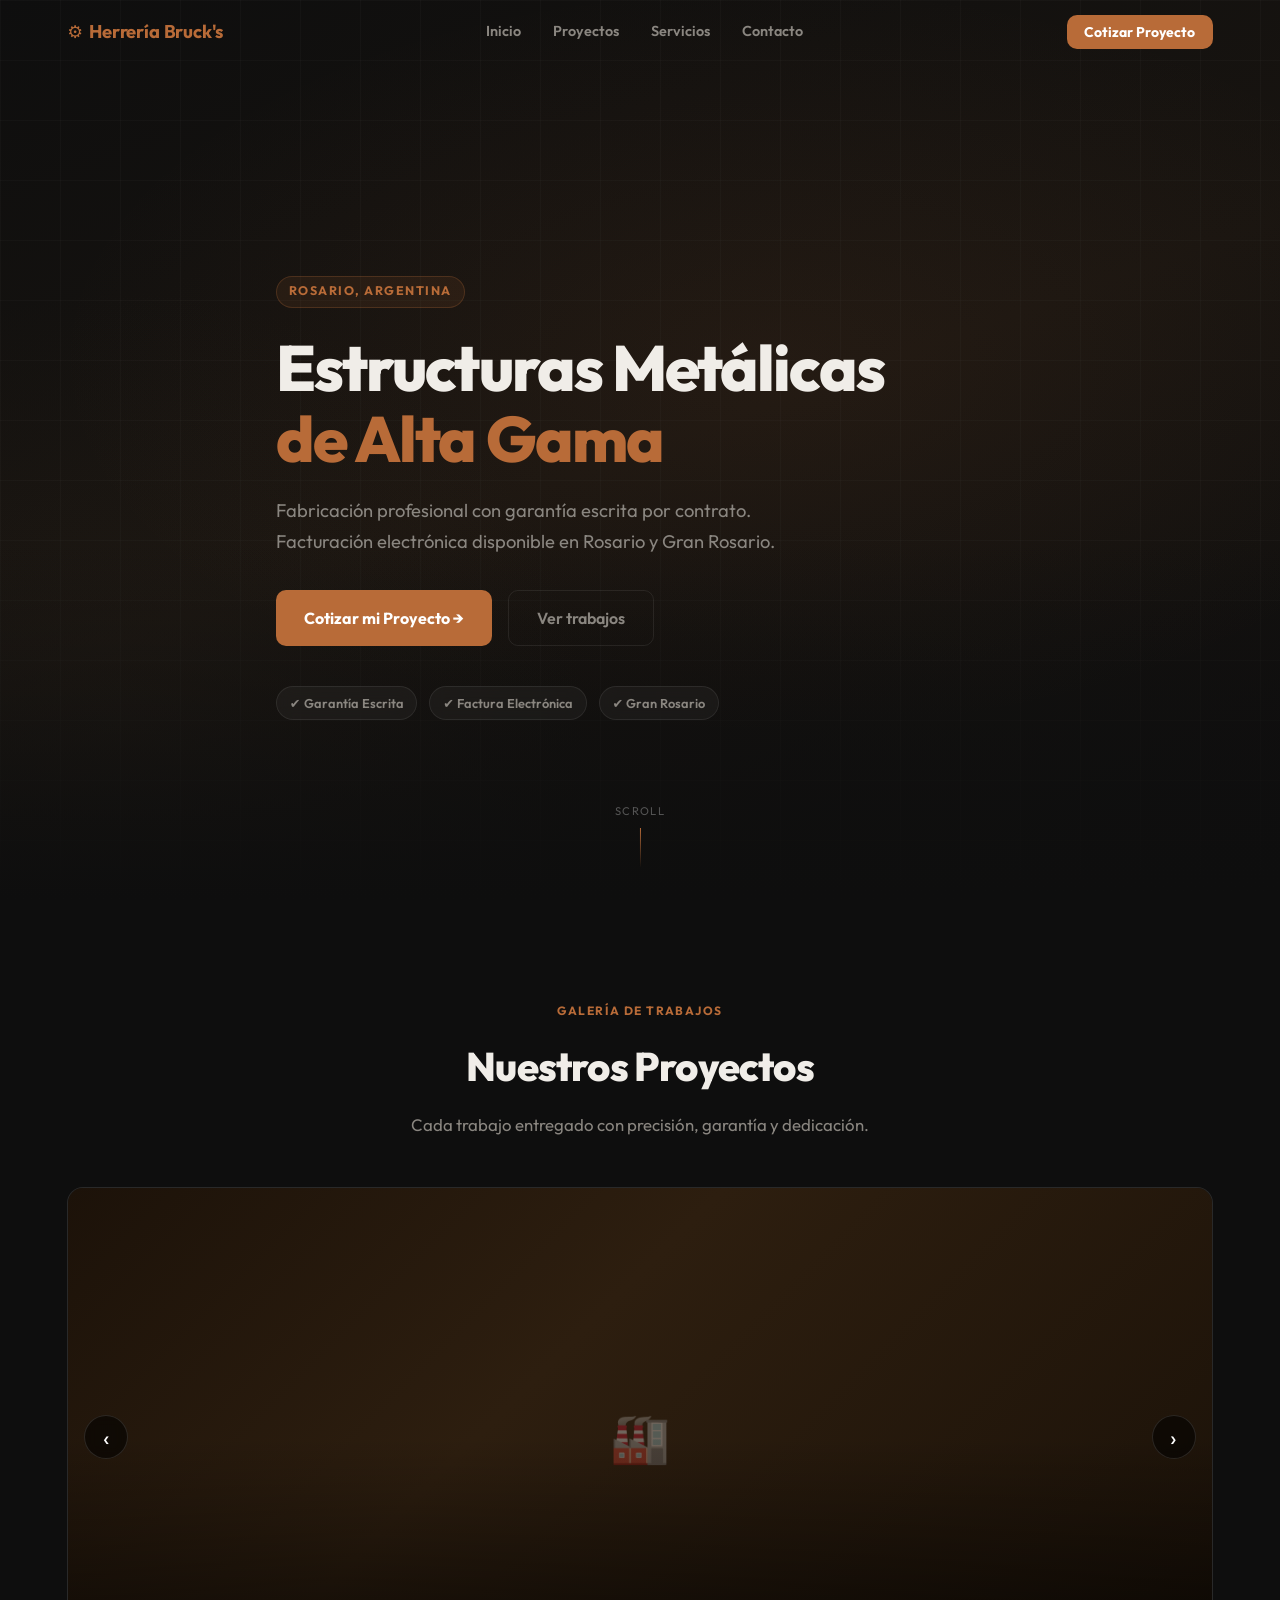
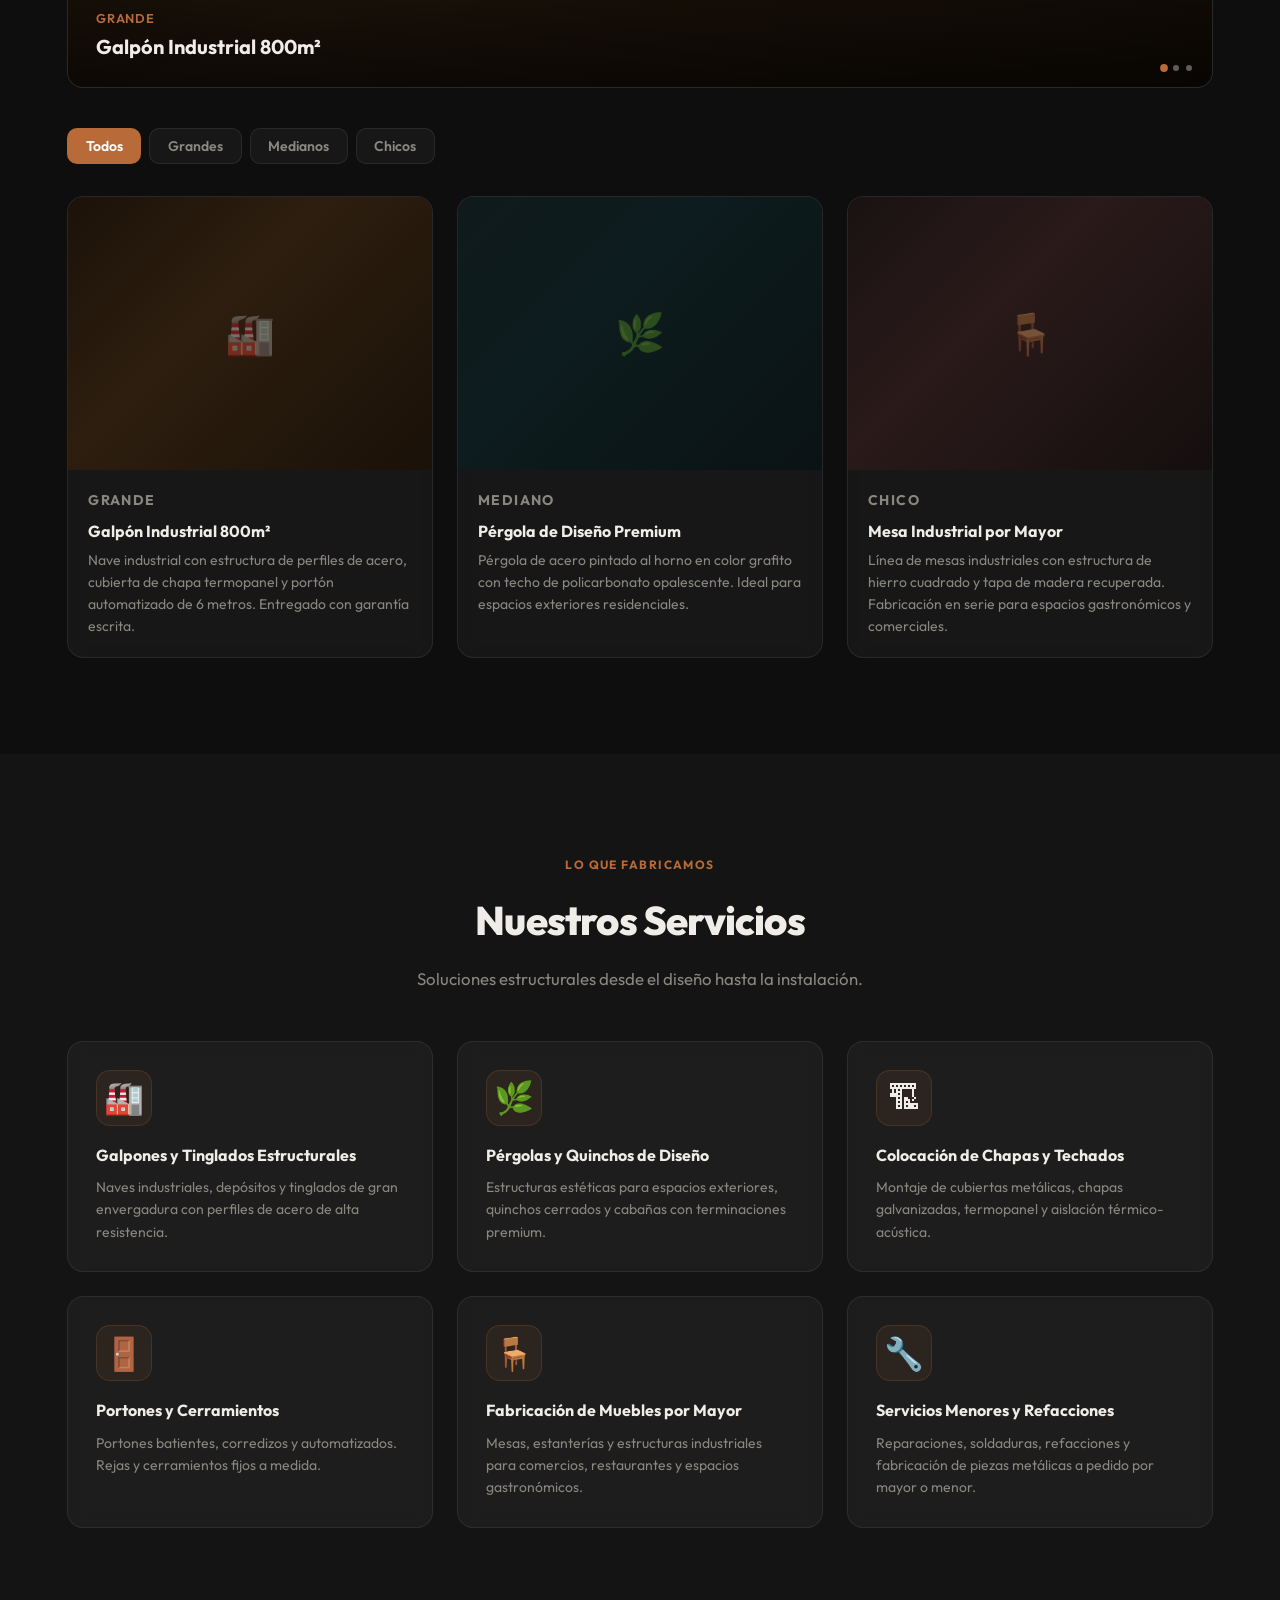
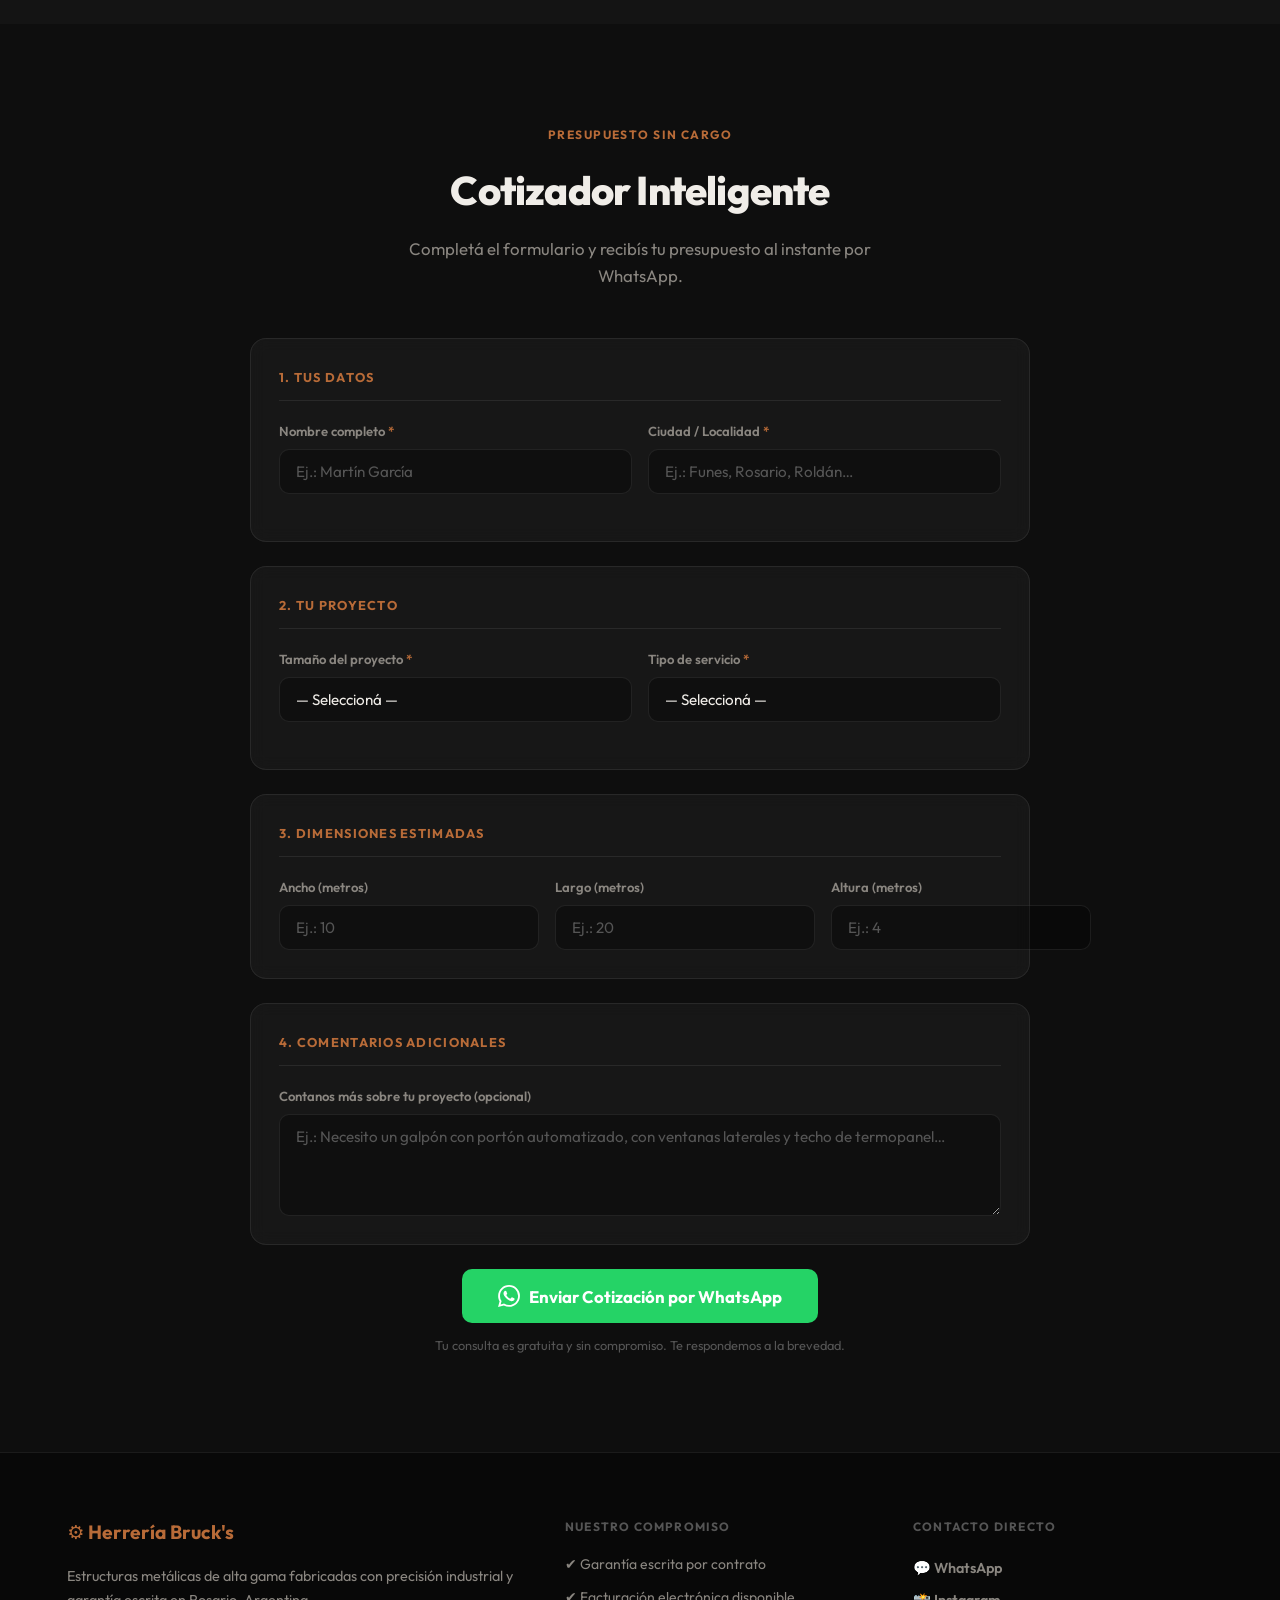
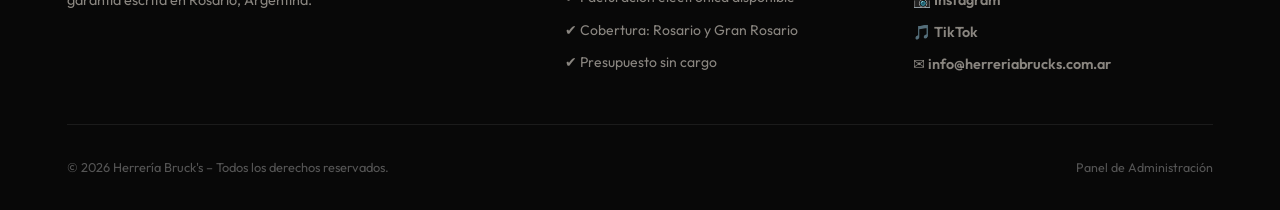
==== index.html @ f9e214e0 "Rename index.html.html to index.html" ====
<!DOCTYPE html>
<html lang="es">
<head>
  <meta charset="UTF-8" />
  <meta name="viewport" content="width=device-width, initial-scale=1.0" />
  <title>Herrería Bruck's – Estructuras Metálicas de Alta Gama | Rosario</title>
  <meta name="description" content="Herrería Bruck's: fabricación profesional de estructuras metálicas, galpones, pérgolas, portones y más en Rosario, Argentina. Garantía escrita y facturación electrónica disponible." />
  <meta name="keywords" content="herrería Rosario, galpones, estructuras metálicas, pérgolas, portones, tinglados, herrería industrial" />

  <!-- Fuente Outfit -->
  <link rel="preconnect" href="https://fonts.googleapis.com" />
  <link rel="preconnect" href="https://fonts.gstatic.com" crossorigin />
  <link href="https://fonts.googleapis.com/css2?family=Outfit:wght@300;400;500;600;700;800&display=swap" rel="stylesheet" />

  <link rel="stylesheet" href="style.css" />
</head>
<body>

  <!-- ================================================================
       NAVBAR
       ================================================================ -->
  <header class="navbar" id="navbar">
    <div class="nav-inner">
      <a href="#inicio" class="nav-logo">
        <span class="logo-icon">⚙</span>
        Herrería Bruck's
      </a>
      <nav class="nav-links" id="nav-links">
        <a href="#inicio" class="nav-link">Inicio</a>
        <a href="#proyectos" class="nav-link">Proyectos</a>
        <a href="#servicios" class="nav-link">Servicios</a>
        <a href="#cotizador" class="nav-link">Contacto</a>
      </nav>
      <button class="nav-cta" onclick="document.getElementById('cotizador').scrollIntoView({behavior:'smooth'})">
        Cotizar Proyecto
      </button>
      <button class="hamburger" id="hamburger" aria-label="Menú">
        <span></span><span></span><span></span>
      </button>
    </div>
  </header>

  <!-- ================================================================
       HERO
       ================================================================ -->
  <section class="hero" id="inicio">
    <div class="hero-bg"></div>
    <div class="hero-overlay"></div>
    <div class="hero-content container">
      <span class="hero-tag">Rosario, Argentina</span>
      <h1 class="hero-title">
        Estructuras Metálicas<br/>
        <em>de Alta Gama</em>
      </h1>
      <p class="hero-sub">
        Fabricación profesional con garantía escrita por contrato.<br/>
        Facturación electrónica disponible en Rosario y Gran Rosario.
      </p>
      <div class="hero-actions">
        <a href="#cotizador" class="btn-primary">Cotizar mi Proyecto →</a>
        <a href="#proyectos" class="btn-ghost">Ver trabajos</a>
      </div>
      <div class="hero-badges">
        <span class="badge">✔ Garantía Escrita</span>
        <span class="badge">✔ Factura Electrónica</span>
        <span class="badge">✔ Gran Rosario</span>
      </div>
    </div>
    <div class="hero-scroll-hint">
      <span>Scroll</span>
      <div class="scroll-line"></div>
    </div>
  </section>

  <!-- ================================================================
       PROYECTOS
       ================================================================ -->
  <section class="section" id="proyectos">
    <div class="container">
      <div class="section-header">
        <span class="section-tag">Galería de trabajos</span>
        <h2 class="section-title">Nuestros Proyectos</h2>
        <p class="section-sub">Cada trabajo entregado con precisión, garantía y dedicación.</p>
      </div>

      <!-- Carrusel -->
      <div class="carousel-wrapper" id="carousel-wrapper">
        <div class="carousel-track" id="carousel-track"></div>
        <button class="carousel-btn carousel-prev" id="carousel-prev" aria-label="Anterior">‹</button>
        <button class="carousel-btn carousel-next" id="carousel-next" aria-label="Siguiente">›</button>
        <div class="carousel-dots" id="carousel-dots"></div>
      </div>

      <!-- Pestañas de categoría -->
      <div class="tabs-bar">
        <button class="tab-btn active" data-cat="todos">Todos</button>
        <button class="tab-btn" data-cat="grandes">Grandes</button>
        <button class="tab-btn" data-cat="medianos">Medianos</button>
        <button class="tab-btn" data-cat="chicos">Chicos</button>
      </div>

      <!-- Grilla dinámica -->
      <div class="projects-grid" id="projects-grid"></div>
    </div>
  </section>

  <!-- ================================================================
       SERVICIOS
       ================================================================ -->
  <section class="section section-alt" id="servicios">
    <div class="container">
      <div class="section-header">
        <span class="section-tag">Lo que fabricamos</span>
        <h2 class="section-title">Nuestros Servicios</h2>
        <p class="section-sub">Soluciones estructurales desde el diseño hasta la instalación.</p>
      </div>
      <div class="services-grid">

        <article class="service-card">
          <div class="service-icon">🏭</div>
          <h3>Galpones y Tinglados Estructurales</h3>
          <p>Naves industriales, depósitos y tinglados de gran envergadura con perfiles de acero de alta resistencia.</p>
        </article>

        <article class="service-card">
          <div class="service-icon">🌿</div>
          <h3>Pérgolas y Quinchos de Diseño</h3>
          <p>Estructuras estéticas para espacios exteriores, quinchos cerrados y cabañas con terminaciones premium.</p>
        </article>

        <article class="service-card">
          <div class="service-icon">🏗</div>
          <h3>Colocación de Chapas y Techados</h3>
          <p>Montaje de cubiertas metálicas, chapas galvanizadas, termopanel y aislación térmico-acústica.</p>
        </article>

        <article class="service-card">
          <div class="service-icon">🚪</div>
          <h3>Portones y Cerramientos</h3>
          <p>Portones batientes, corredizos y automatizados. Rejas y cerramientos fijos a medida.</p>
        </article>

        <article class="service-card">
          <div class="service-icon">🪑</div>
          <h3>Fabricación de Muebles por Mayor</h3>
          <p>Mesas, estanterías y estructuras industriales para comercios, restaurantes y espacios gastronómicos.</p>
        </article>

        <article class="service-card">
          <div class="service-icon">🔧</div>
          <h3>Servicios Menores y Refacciones</h3>
          <p>Reparaciones, soldaduras, refacciones y fabricación de piezas metálicas a pedido por mayor o menor.</p>
        </article>

      </div>
    </div>
  </section>

  <!-- ================================================================
       COTIZADOR INTELIGENTE
       ================================================================ -->
  <section class="section" id="cotizador">
    <div class="container">
      <div class="section-header">
        <span class="section-tag">Presupuesto sin cargo</span>
        <h2 class="section-title">Cotizador Inteligente</h2>
        <p class="section-sub">Completá el formulario y recibís tu presupuesto al instante por WhatsApp.</p>
      </div>

      <form class="quote-form" id="quote-form" novalidate>

        <!-- Bloque 1: Datos personales -->
        <div class="form-block">
          <h4 class="form-block-title">1. Tus datos</h4>
          <div class="form-row">
            <div class="field-group">
              <label for="q-nombre">Nombre completo <span class="req">*</span></label>
              <input type="text" id="q-nombre" placeholder="Ej.: Martín García" />
              <span class="field-error" id="err-nombre"></span>
            </div>
            <div class="field-group">
              <label for="q-ciudad">Ciudad / Localidad <span class="req">*</span></label>
              <input type="text" id="q-ciudad" placeholder="Ej.: Funes, Rosario, Roldán…" />
              <span class="field-error" id="err-ciudad"></span>
            </div>
          </div>
        </div>

        <!-- Bloque 2: Proyecto -->
        <div class="form-block">
          <h4 class="form-block-title">2. Tu proyecto</h4>
          <div class="form-row">
            <div class="field-group">
              <label for="q-tamano">Tamaño del proyecto <span class="req">*</span></label>
              <select id="q-tamano">
                <option value="">— Seleccioná —</option>
                <option value="Grande">Grande – Galpones / Tinglados / Naves</option>
                <option value="Mediano">Mediano – Pérgolas / Quinchos / Cabañas</option>
                <option value="Chico">Chico – Muebles / Refacciones / Piezas</option>
              </select>
              <span class="field-error" id="err-tamano"></span>
            </div>
            <div class="field-group">
              <label for="q-servicio">Tipo de servicio <span class="req">*</span></label>
              <select id="q-servicio">
                <option value="">— Seleccioná —</option>
                <option value="Galpones y Tinglados">Galpones y Tinglados</option>
                <option value="Pérgolas y Quinchos">Pérgolas y Quinchos</option>
                <option value="Chapas y Techado">Chapas y Techado</option>
                <option value="Portones y Cerramientos">Portones y Cerramientos</option>
                <option value="Muebles Industriales">Muebles Industriales</option>
                <option value="Refacciones y Reparaciones">Refacciones y Reparaciones</option>
              </select>
              <span class="field-error" id="err-servicio"></span>
            </div>
          </div>
        </div>

        <!-- Bloque 3: Dimensiones -->
        <div class="form-block">
          <h4 class="form-block-title">3. Dimensiones estimadas</h4>
          <div class="form-row form-row-3">
            <div class="field-group">
              <label for="q-ancho">Ancho (metros)</label>
              <input type="number" id="q-ancho" placeholder="Ej.: 10" min="0" step="0.5" />
            </div>
            <div class="field-group">
              <label for="q-largo">Largo (metros)</label>
              <input type="number" id="q-largo" placeholder="Ej.: 20" min="0" step="0.5" />
            </div>
            <div class="field-group">
              <label for="q-alto">Altura (metros)</label>
              <input type="number" id="q-alto" placeholder="Ej.: 4" min="0" step="0.5" />
            </div>
          </div>
        </div>

        <!-- Bloque 4: Detalles -->
        <div class="form-block">
          <h4 class="form-block-title">4. Comentarios adicionales</h4>
          <div class="field-group">
            <label for="q-comentario">Contanos más sobre tu proyecto (opcional)</label>
            <textarea id="q-comentario" rows="4" placeholder="Ej.: Necesito un galpón con portón automatizado, con ventanas laterales y techo de termopanel…"></textarea>
          </div>
        </div>

        <div class="form-submit-wrap">
          <button type="submit" class="btn-whatsapp" id="btn-cotizar">
            <svg width="22" height="22" viewBox="0 0 24 24" fill="currentColor"><path d="M17.472 14.382c-.297-.149-1.758-.867-2.03-.967-.273-.099-.471-.148-.67.15-.197.297-.767.966-.94 1.164-.173.199-.347.223-.644.075-.297-.15-1.255-.463-2.39-1.475-.883-.788-1.48-1.761-1.653-2.059-.173-.297-.018-.458.13-.606.134-.133.298-.347.446-.52.149-.174.198-.298.298-.497.099-.198.05-.371-.025-.52-.075-.149-.669-1.612-.916-2.207-.242-.579-.487-.5-.669-.51-.173-.008-.371-.01-.57-.01-.198 0-.52.074-.792.372-.272.297-1.04 1.016-1.04 2.479 0 1.462 1.065 2.875 1.213 3.074.149.198 2.096 3.2 5.077 4.487.709.306 1.262.489 1.694.625.712.227 1.36.195 1.871.118.571-.085 1.758-.719 2.006-1.413.248-.694.248-1.289.173-1.413-.074-.124-.272-.198-.57-.347m-5.421 7.403h-.004a9.87 9.87 0 01-5.031-1.378l-.361-.214-3.741.982.998-3.648-.235-.374a9.86 9.86 0 01-1.51-5.26c.001-5.45 4.436-9.884 9.888-9.884 2.64 0 5.122 1.03 6.988 2.898a9.825 9.825 0 012.893 6.994c-.003 5.45-4.437 9.884-9.885 9.884m8.413-18.297A11.815 11.815 0 0012.05 0C5.495 0 .16 5.335.157 11.892c0 2.096.547 4.142 1.588 5.945L.057 24l6.305-1.654a11.882 11.882 0 005.683 1.448h.005c6.554 0 11.89-5.335 11.893-11.893a11.821 11.821 0 00-3.48-8.413Z"/></svg>
            Enviar Cotización por WhatsApp
          </button>
          <p class="form-disclaimer">Tu consulta es gratuita y sin compromiso. Te respondemos a la brevedad.</p>
        </div>

      </form>
    </div>
  </section>

  <!-- ================================================================
       FOOTER
       ================================================================ -->
  <footer class="footer" id="contacto">
    <div class="container">
      <div class="footer-top">

        <div class="footer-brand">
          <span class="footer-logo">⚙ Herrería Bruck's</span>
          <p>Estructuras metálicas de alta gama fabricadas con precisión industrial y garantía escrita en Rosario, Argentina.</p>
        </div>

        <div class="footer-trust">
          <h4>Nuestro compromiso</h4>
          <ul>
            <li>✔ Garantía escrita por contrato</li>
            <li>✔ Facturación electrónica disponible</li>
            <li>✔ Cobertura: Rosario y Gran Rosario</li>
            <li>✔ Presupuesto sin cargo</li>
          </ul>
        </div>

        <div class="footer-contact">
          <h4>Contacto directo</h4>
          <a class="footer-link whatsapp-link" id="footer-whatsapp"
             href="https://wa.me/543412297062?text=Hola%20Herre%C3%ADa%20Bruck's%2C%20me%20gustar%C3%ADa%20cotizar%20mi%20proyecto..."
             target="_blank" rel="noopener">
            💬 WhatsApp
          </a>
          <a class="footer-link" id="footer-instagram"
             href="https://instagram.com/herreriabrucks" target="_blank" rel="noopener">
            📸 Instagram
          </a>
          <a class="footer-link" id="footer-tiktok"
             href="https://tiktok.com/@herreriabrucks" target="_blank" rel="noopener">
            🎵 TikTok
          </a>
          <a class="footer-link" id="footer-email"
             href="mailto:info@herreriabrucks.com.ar">
            ✉ info@herreriabrucks.com.ar
          </a>
        </div>

      </div>
      <div class="footer-bottom">
        <p>© 2026 Herrería Bruck's – Todos los derechos reservados.</p>
        <a href="admin.html" target="_blank" class="admin-link">Panel de Administración</a>
      </div>
    </div>
  </footer>

  <script src="script.js"></script>
</body>
</html>
---- style.css ----
/* =================================================================
   HERRERÍA BRUCK'S – Sistema de diseño premium
   Paleta: Negro profundo / Gris metálico / Acento cobre-óxido
   Tipografía: Outfit (Google Fonts)
   Bordes redondeados: 16px (Apple style)
   ================================================================= */

/* -----------------------------------------------------------------
   1. TOKENS DE DISEÑO
   ----------------------------------------------------------------- */
:root {
  /* Colores base */
  --bg:            #0e0e0e;
  --bg-2:          #141414;
  --surface:       rgba(255,255,255,.04);
  --surface-hover: rgba(255,255,255,.07);
  --border:        rgba(255,255,255,.08);
  --border-hover:  rgba(184,107,56,.5);

  /* Acento cobre / óxido metálico */
  --accent:        #b86b38;
  --accent-light:  #d4844a;
  --accent-dark:   #8a4e28;
  --accent-glow:   rgba(184,107,56,.3);

  /* Texto */
  --text:          #f0ede8;
  --text-muted:    #8a8680;
  --text-dim:      #555;

  /* Estados */
  --success:       #2ecc71;
  --danger:        #e74c3c;

  /* Espaciado */
  --gap:     1.5rem;
  --gap-lg:  3rem;

  /* Radios */
  --radius:    16px;
  --radius-sm: 10px;
  --radius-xs: 6px;

  /* Tipografía */
  --font: 'Outfit', system-ui, sans-serif;

  /* Transiciones */
  --t: .25s cubic-bezier(.4,0,.2,1);
}

/* -----------------------------------------------------------------
   2. RESET & BASE
   ----------------------------------------------------------------- */
*, *::before, *::after { box-sizing: border-box; margin: 0; padding: 0; }

html {
  scroll-behavior: smooth;
  font-size: 16px;
  -webkit-text-size-adjust: 100%;
}

body {
  font-family: var(--font);
  background: var(--bg);
  color: var(--text);
  line-height: 1.65;
  -webkit-font-smoothing: antialiased;
  overflow-x: hidden;
}

a  { color: inherit; text-decoration: none; }
img { display: block; max-width: 100%; }
button { cursor: pointer; font-family: var(--font); }

/* -----------------------------------------------------------------
   3. CONTENEDOR
   ----------------------------------------------------------------- */
.container {
  width: min(92%, 1200px);
  margin-inline: auto;
  padding-inline: 1rem;
}

/* -----------------------------------------------------------------
   4. NAVBAR
   ----------------------------------------------------------------- */
.navbar {
  position: fixed;
  inset: 0 0 auto 0;
  z-index: 900;
  transition: background var(--t), box-shadow var(--t);
}

.navbar.scrolled {
  background: rgba(14,14,14,.88);
  backdrop-filter: blur(18px) saturate(160%);
  -webkit-backdrop-filter: blur(18px) saturate(160%);
  box-shadow: 0 1px 0 var(--border);
}

.nav-inner {
  display: flex;
  align-items: center;
  justify-content: space-between;
  gap: 1rem;
  height: 64px;
  width: min(92%, 1200px);
  margin-inline: auto;
  padding-inline: 1rem;
}

.nav-logo {
  font-size: 1.15rem;
  font-weight: 700;
  color: var(--accent);
  display: flex;
  align-items: center;
  gap: .4rem;
  white-space: nowrap;
  letter-spacing: -.01em;
}
.logo-icon { font-size: 1.1rem; }

.nav-links {
  display: flex;
  gap: 2rem;
  list-style: none;
}

.nav-link {
  font-size: .9rem;
  font-weight: 600;
  color: var(--text-muted);
  transition: color var(--t);
  position: relative;
}
.nav-link::after {
  content: '';
  position: absolute;
  bottom: -4px; left: 0;
  width: 0; height: 2px;
  background: var(--accent);
  border-radius: 2px;
  transition: width var(--t);
}
.nav-link:hover { color: var(--text); }
.nav-link:hover::after { width: 100%; }

.nav-cta {
  background: var(--accent);
  color: #fff;
  border: none;
  padding: .5rem 1.1rem;
  border-radius: var(--radius-sm);
  font-size: .875rem;
  font-weight: 700;
  transition: background var(--t), transform var(--t), box-shadow var(--t);
  white-space: nowrap;
}
.nav-cta:hover {
  background: var(--accent-light);
  transform: translateY(-1px);
  box-shadow: 0 4px 14px var(--accent-glow);
}

/* Hamburguesa */
.hamburger {
  display: none;
  flex-direction: column;
  gap: 5px;
  width: 28px;
  background: transparent;
  border: none;
  padding: 4px;
}
.hamburger span {
  display: block;
  height: 2px;
  background: var(--text);
  border-radius: 2px;
  transition: transform var(--t), opacity var(--t);
}
.hamburger.open span:nth-child(1) { transform: translateY(7px) rotate(45deg); }
.hamburger.open span:nth-child(2) { opacity: 0; }
.hamburger.open span:nth-child(3) { transform: translateY(-7px) rotate(-45deg); }

/* -----------------------------------------------------------------
   5. HERO
   ----------------------------------------------------------------- */
.hero {
  position: relative;
  min-height: 100svh;
  display: flex;
  align-items: center;
  overflow: hidden;
  padding-top: 64px;
}

.hero-bg {
  position: absolute;
  inset: 0;
  background:
    radial-gradient(ellipse 80% 60% at 60% 40%, rgba(184,107,56,.08) 0%, transparent 70%),
    radial-gradient(ellipse 60% 80% at 10% 80%, rgba(80,60,40,.12) 0%, transparent 60%),
    linear-gradient(160deg, #0e0e0e 0%, #181410 50%, #0e0e0e 100%);
}

/* Patrón de cuadrícula sutil */
.hero-bg::after {
  content: '';
  position: absolute;
  inset: 0;
  background-image:
    linear-gradient(rgba(255,255,255,.018) 1px, transparent 1px),
    linear-gradient(90deg, rgba(255,255,255,.018) 1px, transparent 1px);
  background-size: 60px 60px;
}

.hero-overlay {
  position: absolute;
  inset: 0;
  background: linear-gradient(to bottom, transparent 60%, var(--bg) 100%);
}

.hero-content {
  position: relative;
  z-index: 2;
  max-width: 760px;
  padding-block: 6rem 4rem;
}

.hero-tag {
  display: inline-block;
  font-size: .78rem;
  font-weight: 700;
  letter-spacing: .12em;
  text-transform: uppercase;
  color: var(--accent);
  background: rgba(184,107,56,.1);
  border: 1px solid rgba(184,107,56,.25);
  padding: .3rem .75rem;
  border-radius: 99px;
  margin-bottom: 1.5rem;
}

.hero-title {
  font-size: clamp(2.4rem, 6vw, 4rem);
  font-weight: 800;
  line-height: 1.12;
  letter-spacing: -.03em;
  margin-bottom: 1.25rem;
}
.hero-title em {
  font-style: normal;
  color: var(--accent);
}

.hero-sub {
  font-size: clamp(1rem, 2.5vw, 1.15rem);
  color: var(--text-muted);
  max-width: 560px;
  margin-bottom: 2rem;
  line-height: 1.7;
}

.hero-actions {
  display: flex;
  flex-wrap: wrap;
  gap: 1rem;
  margin-bottom: 2.5rem;
}

/* Botones principales */
.btn-primary {
  display: inline-flex;
  align-items: center;
  gap: .5rem;
  background: var(--accent);
  color: #fff;
  font-family: var(--font);
  font-size: 1rem;
  font-weight: 700;
  padding: .875rem 1.75rem;
  border-radius: var(--radius-sm);
  border: none;
  cursor: pointer;
  transition: background var(--t), transform var(--t), box-shadow var(--t);
  text-decoration: none;
}
.btn-primary:hover {
  background: var(--accent-light);
  transform: translateY(-2px);
  box-shadow: 0 8px 24px var(--accent-glow);
}
.btn-primary:active { transform: translateY(0); }

.btn-ghost {
  display: inline-flex;
  align-items: center;
  gap: .5rem;
  background: transparent;
  color: var(--text-muted);
  font-size: 1rem;
  font-weight: 600;
  padding: .875rem 1.75rem;
  border-radius: var(--radius-sm);
  border: 1px solid var(--border);
  cursor: pointer;
  transition: color var(--t), border-color var(--t), background var(--t);
  text-decoration: none;
}
.btn-ghost:hover {
  color: var(--text);
  border-color: var(--accent);
  background: rgba(184,107,56,.06);
}

/* Badges hero */
.hero-badges {
  display: flex;
  flex-wrap: wrap;
  gap: .75rem;
}
.badge {
  font-size: .8rem;
  font-weight: 600;
  color: var(--text-muted);
  background: var(--surface);
  border: 1px solid var(--border);
  padding: .35rem .8rem;
  border-radius: 99px;
  backdrop-filter: blur(8px);
}

/* Indicador de scroll */
.hero-scroll-hint {
  position: absolute;
  bottom: 2rem;
  left: 50%;
  transform: translateX(-50%);
  display: flex;
  flex-direction: column;
  align-items: center;
  gap: .5rem;
  z-index: 2;
}
.hero-scroll-hint span {
  font-size: .7rem;
  letter-spacing: .12em;
  text-transform: uppercase;
  color: var(--text-dim);
}
.scroll-line {
  width: 1px;
  height: 40px;
  background: linear-gradient(to bottom, var(--accent), transparent);
  animation: scrollPulse 1.8s ease-in-out infinite;
}
@keyframes scrollPulse {
  0%, 100% { opacity: 1; transform: scaleY(1); }
  50% { opacity: .3; transform: scaleY(.6); }
}

/* -----------------------------------------------------------------
   6. SECCIONES GENÉRICAS
   ----------------------------------------------------------------- */
.section { padding: 6rem 0; }
.section-alt { background: var(--bg-2); }

.section-header { text-align: center; margin-bottom: 3rem; }

.section-tag {
  display: inline-block;
  font-size: .75rem;
  font-weight: 700;
  letter-spacing: .12em;
  text-transform: uppercase;
  color: var(--accent);
  margin-bottom: .75rem;
}

.section-title {
  font-size: clamp(1.75rem, 4vw, 2.5rem);
  font-weight: 800;
  letter-spacing: -.02em;
  margin-bottom: .75rem;
}

.section-sub {
  color: var(--text-muted);
  font-size: 1.05rem;
  max-width: 500px;
  margin-inline: auto;
}

/* -----------------------------------------------------------------
   7. CARRUSEL
   ----------------------------------------------------------------- */
.carousel-wrapper {
  position: relative;
  overflow: hidden;
  border-radius: var(--radius);
  margin-bottom: 2.5rem;
  background: var(--surface);
  border: 1px solid var(--border);
  /* Altura fija proporcional */
  aspect-ratio: 16/7;
}

.carousel-track {
  display: flex;
  height: 100%;
  transition: transform .5s cubic-bezier(.4,0,.2,1);
  will-change: transform;
}

.carousel-slide {
  min-width: 100%;
  height: 100%;
  position: relative;
  overflow: hidden;
}
.carousel-slide img {
  width: 100%;
  height: 100%;
  object-fit: cover;
  object-position: center;
}
/* Overlay degradado en cada slide */
.carousel-slide::after {
  content: '';
  position: absolute;
  inset: 0;
  background: linear-gradient(to top, rgba(0,0,0,.7) 0%, transparent 50%);
}

.carousel-slide-info {
  position: absolute;
  bottom: 1.5rem;
  left: 1.75rem;
  z-index: 2;
}
.carousel-slide-info h3 {
  font-size: 1.25rem;
  font-weight: 700;
}
.carousel-slide-info span {
  font-size: .8rem;
  color: var(--accent);
  font-weight: 600;
  letter-spacing: .06em;
  text-transform: uppercase;
}

/* Botones de navegación */
.carousel-btn {
  position: absolute;
  top: 50%;
  transform: translateY(-50%);
  z-index: 10;
  width: 44px; height: 44px;
  border-radius: 50%;
  background: rgba(0,0,0,.55);
  backdrop-filter: blur(6px);
  border: 1px solid rgba(255,255,255,.12);
  color: #fff;
  font-size: 1.5rem;
  line-height: 1;
  display: flex;
  align-items: center;
  justify-content: center;
  transition: background var(--t), border-color var(--t);
}
.carousel-btn:hover {
  background: var(--accent);
  border-color: transparent;
}
.carousel-prev { left: 1rem; }
.carousel-next { right: 1rem; }

/* Puntos */
.carousel-dots {
  position: absolute;
  bottom: 1rem;
  right: 1.25rem;
  display: flex;
  gap: .4rem;
  z-index: 10;
}
.dot {
  width: 6px; height: 6px;
  border-radius: 50%;
  background: rgba(255,255,255,.35);
  transition: background var(--t), transform var(--t);
  cursor: pointer;
}
.dot.active {
  background: var(--accent);
  transform: scale(1.3);
}

/* -----------------------------------------------------------------
   8. PESTAÑAS DE PROYECTOS
   ----------------------------------------------------------------- */
.tabs-bar {
  display: flex;
  gap: .5rem;
  margin-bottom: 2rem;
  flex-wrap: wrap;
}
.tab-btn {
  background: var(--surface);
  border: 1px solid var(--border);
  color: var(--text-muted);
  font-family: var(--font);
  font-size: .875rem;
  font-weight: 600;
  padding: .5rem 1.1rem;
  border-radius: var(--radius-sm);
  transition: background var(--t), color var(--t), border-color var(--t);
}
.tab-btn:hover { color: var(--text); border-color: rgba(255,255,255,.18); }
.tab-btn.active {
  background: var(--accent);
  color: #fff;
  border-color: transparent;
}

/* -----------------------------------------------------------------
   9. GRILLA DE PROYECTOS
   ----------------------------------------------------------------- */
.projects-grid {
  display: grid;
  grid-template-columns: repeat(auto-fill, minmax(280px, 1fr));
  gap: var(--gap);
}

.project-card {
  background: var(--surface);
  border: 1px solid var(--border);
  border-radius: var(--radius);
  overflow: hidden;
  transition: transform var(--t), border-color var(--t), box-shadow var(--t);
  cursor: default;
  /* Glassmorphism */
  backdrop-filter: blur(8px);
  -webkit-backdrop-filter: blur(8px);
}
.project-card:hover {
  transform: translateY(-6px);
  border-color: var(--border-hover);
  box-shadow: 0 12px 40px rgba(0,0,0,.4), 0 0 0 1px rgba(184,107,56,.15);
}

.project-card-img {
  width: 100%;
  aspect-ratio: 4/3;
  object-fit: cover;
  transition: transform .5s var(--t);
}
.project-card:hover .project-card-img { transform: scale(1.04); }

.project-card-body { padding: 1.25rem; }
.project-card-cat {
  font-size: .72rem;
  font-weight: 700;
  letter-spacing: .1em;
  text-transform: uppercase;
  color: var(--accent);
  margin-bottom: .4rem;
}
.project-card-body h3 {
  font-size: 1rem;
  font-weight: 700;
  margin-bottom: .4rem;
}
.project-card-body p {
  font-size: .875rem;
  color: var(--text-muted);
  line-height: 1.55;
}

.projects-empty {
  text-align: center;
  color: var(--text-dim);
  padding: 3rem;
  grid-column: 1 / -1;
}

/* -----------------------------------------------------------------
   10. SERVICIOS
   ----------------------------------------------------------------- */
.services-grid {
  display: grid;
  grid-template-columns: repeat(auto-fill, minmax(300px, 1fr));
  gap: var(--gap);
}

.service-card {
  background: var(--surface);
  border: 1px solid var(--border);
  border-radius: var(--radius);
  padding: 1.75rem;
  backdrop-filter: blur(8px);
  -webkit-backdrop-filter: blur(8px);
  transition: transform var(--t), border-color var(--t), box-shadow var(--t);
}
.service-card:hover {
  transform: translateY(-5px);
  border-color: var(--border-hover);
  box-shadow: 0 10px 32px rgba(0,0,0,.35), 0 0 0 1px rgba(184,107,56,.12);
}

.service-icon {
  font-size: 2rem;
  margin-bottom: 1rem;
  display: flex;
  align-items: center;
  justify-content: center;
  width: 56px; height: 56px;
  background: rgba(184,107,56,.1);
  border: 1px solid rgba(184,107,56,.2);
  border-radius: 14px;
}
.service-card h3 {
  font-size: 1rem;
  font-weight: 700;
  margin-bottom: .5rem;
}
.service-card p {
  font-size: .875rem;
  color: var(--text-muted);
  line-height: 1.6;
}

/* -----------------------------------------------------------------
   11. COTIZADOR
   ----------------------------------------------------------------- */
.quote-form {
  max-width: 780px;
  margin-inline: auto;
  display: flex;
  flex-direction: column;
  gap: 1.5rem;
}

.form-block {
  background: var(--surface);
  border: 1px solid var(--border);
  border-radius: var(--radius);
  padding: 1.75rem;
  backdrop-filter: blur(8px);
}
.form-block-title {
  font-size: .8rem;
  font-weight: 700;
  letter-spacing: .1em;
  text-transform: uppercase;
  color: var(--accent);
  margin-bottom: 1.25rem;
  padding-bottom: .75rem;
  border-bottom: 1px solid var(--border);
}

.form-row {
  display: grid;
  grid-template-columns: 1fr 1fr;
  gap: 1rem;
}
.form-row-3 { grid-template-columns: 1fr 1fr 1fr; }

.field-group {
  display: flex;
  flex-direction: column;
  gap: .4rem;
}
.field-group label {
  font-size: .82rem;
  font-weight: 600;
  color: var(--text-muted);
}
.field-group .req { color: var(--accent); }

.field-group input,
.field-group select,
.field-group textarea {
  padding: .75rem 1rem;
  background: rgba(0,0,0,.3);
  border: 1px solid var(--border);
  border-radius: var(--radius-sm);
  color: var(--text);
  font-family: var(--font);
  font-size: .95rem;
  transition: border-color var(--t), box-shadow var(--t);
}
.field-group input::placeholder,
.field-group textarea::placeholder { color: var(--text-dim); }
.field-group input:focus,
.field-group select:focus,
.field-group textarea:focus {
  outline: none;
  border-color: var(--accent);
  box-shadow: 0 0 0 3px var(--accent-glow);
}
.field-group select { appearance: none; cursor: pointer; }
.field-group select option { background: #1a1a1a; }

.field-error {
  font-size: .78rem;
  color: var(--danger);
  min-height: 1em;
}

.form-submit-wrap { text-align: center; }

.btn-whatsapp {
  display: inline-flex;
  align-items: center;
  gap: .6rem;
  background: #25d366;
  color: #fff;
  font-family: var(--font);
  font-size: 1.05rem;
  font-weight: 700;
  padding: 1rem 2.25rem;
  border-radius: var(--radius-sm);
  border: none;
  cursor: pointer;
  transition: background var(--t), transform var(--t), box-shadow var(--t);
  margin-bottom: .75rem;
}
.btn-whatsapp:hover {
  background: #1ebe5e;
  transform: translateY(-2px);
  box-shadow: 0 8px 24px rgba(37,211,102,.3);
}

.form-disclaimer {
  font-size: .8rem;
  color: var(--text-dim);
}

/* -----------------------------------------------------------------
   12. FOOTER
   ----------------------------------------------------------------- */
.footer {
  background: #080808;
  border-top: 1px solid var(--border);
  padding: 4rem 0 2rem;
}

.footer-top {
  display: grid;
  grid-template-columns: 1.5fr 1fr 1fr;
  gap: 3rem;
  margin-bottom: 3rem;
}

.footer-logo {
  display: block;
  font-size: 1.2rem;
  font-weight: 700;
  color: var(--accent);
  margin-bottom: 1rem;
}
.footer-brand p { font-size: .9rem; color: var(--text-muted); line-height: 1.65; }

.footer-trust h4,
.footer-contact h4 {
  font-size: .75rem;
  font-weight: 700;
  letter-spacing: .1em;
  text-transform: uppercase;
  color: var(--text-dim);
  margin-bottom: 1rem;
}
.footer-trust ul { list-style: none; display: flex; flex-direction: column; gap: .6rem; }
.footer-trust li { font-size: .875rem; color: var(--text-muted); }

.footer-contact { display: flex; flex-direction: column; gap: .5rem; }
.footer-contact h4 { margin: 0 0 .75rem; }
.footer-link {
  font-size: .9rem;
  font-weight: 600;
  color: var(--text-muted);
  transition: color var(--t);
  display: flex;
  align-items: center;
  gap: .5rem;
}
.footer-link:hover { color: var(--accent); }

.footer-bottom {
  padding-top: 2rem;
  border-top: 1px solid var(--border);
  display: flex;
  align-items: center;
  justify-content: space-between;
  flex-wrap: wrap;
  gap: 1rem;
}
.footer-bottom p { font-size: .8rem; color: var(--text-dim); }
.admin-link {
  font-size: .78rem;
  color: var(--text-dim);
  transition: color var(--t);
}
.admin-link:hover { color: var(--text-muted); }

/* -----------------------------------------------------------------
   13. RESPONSIVE
   ----------------------------------------------------------------- */
@media (max-width: 900px) {
  .footer-top { grid-template-columns: 1fr 1fr; }
  .footer-brand { grid-column: 1 / -1; }
}

@media (max-width: 700px) {
  .nav-links, .nav-cta { display: none; }
  .hamburger { display: flex; }

  /* Menú mobile desplegable */
  .nav-links.open {
    display: flex;
    flex-direction: column;
    position: fixed;
    inset: 64px 0 0 0;
    background: rgba(14,14,14,.96);
    backdrop-filter: blur(20px);
    padding: 2rem;
    gap: 1.5rem;
    align-items: flex-start;
    z-index: 800;
  }
  .nav-links.open .nav-link { font-size: 1.5rem; }
  .nav-links.open .nav-cta {
    display: inline-flex;
    margin-top: 1rem;
    font-size: 1.1rem;
    padding: .75rem 1.5rem;
  }

  .form-row { grid-template-columns: 1fr; }
  .form-row-3 { grid-template-columns: 1fr; }
  .footer-top { grid-template-columns: 1fr; gap: 2rem; }
  .footer-bottom { flex-direction: column; align-items: flex-start; }
  .hero-content { padding-block: 5rem 3rem; }
}

@media (max-width: 480px) {
  .carousel-wrapper { aspect-ratio: 4/3; }
  .hero-title { font-size: 2rem; }
}

/* -----------------------------------------------------------------
   14. ANIMACIONES DE ENTRADA
   ----------------------------------------------------------------- */
@keyframes fadeUp {
  from { opacity: 0; transform: translateY(28px); }
  to   { opacity: 1; transform: translateY(0); }
}

.fade-up {
  animation: fadeUp .6s var(--t) both;
}
.fade-up-1 { animation-delay: .1s; }
.fade-up-2 { animation-delay: .22s; }
.fade-up-3 { animation-delay: .34s; }
.fade-up-4 { animation-delay: .46s; }

/* Reduce motion */
@media (prefers-reduced-motion: reduce) {
  *, *::before, *::after { animation-duration: .01ms !important; transition-duration: .01ms !important; }
}
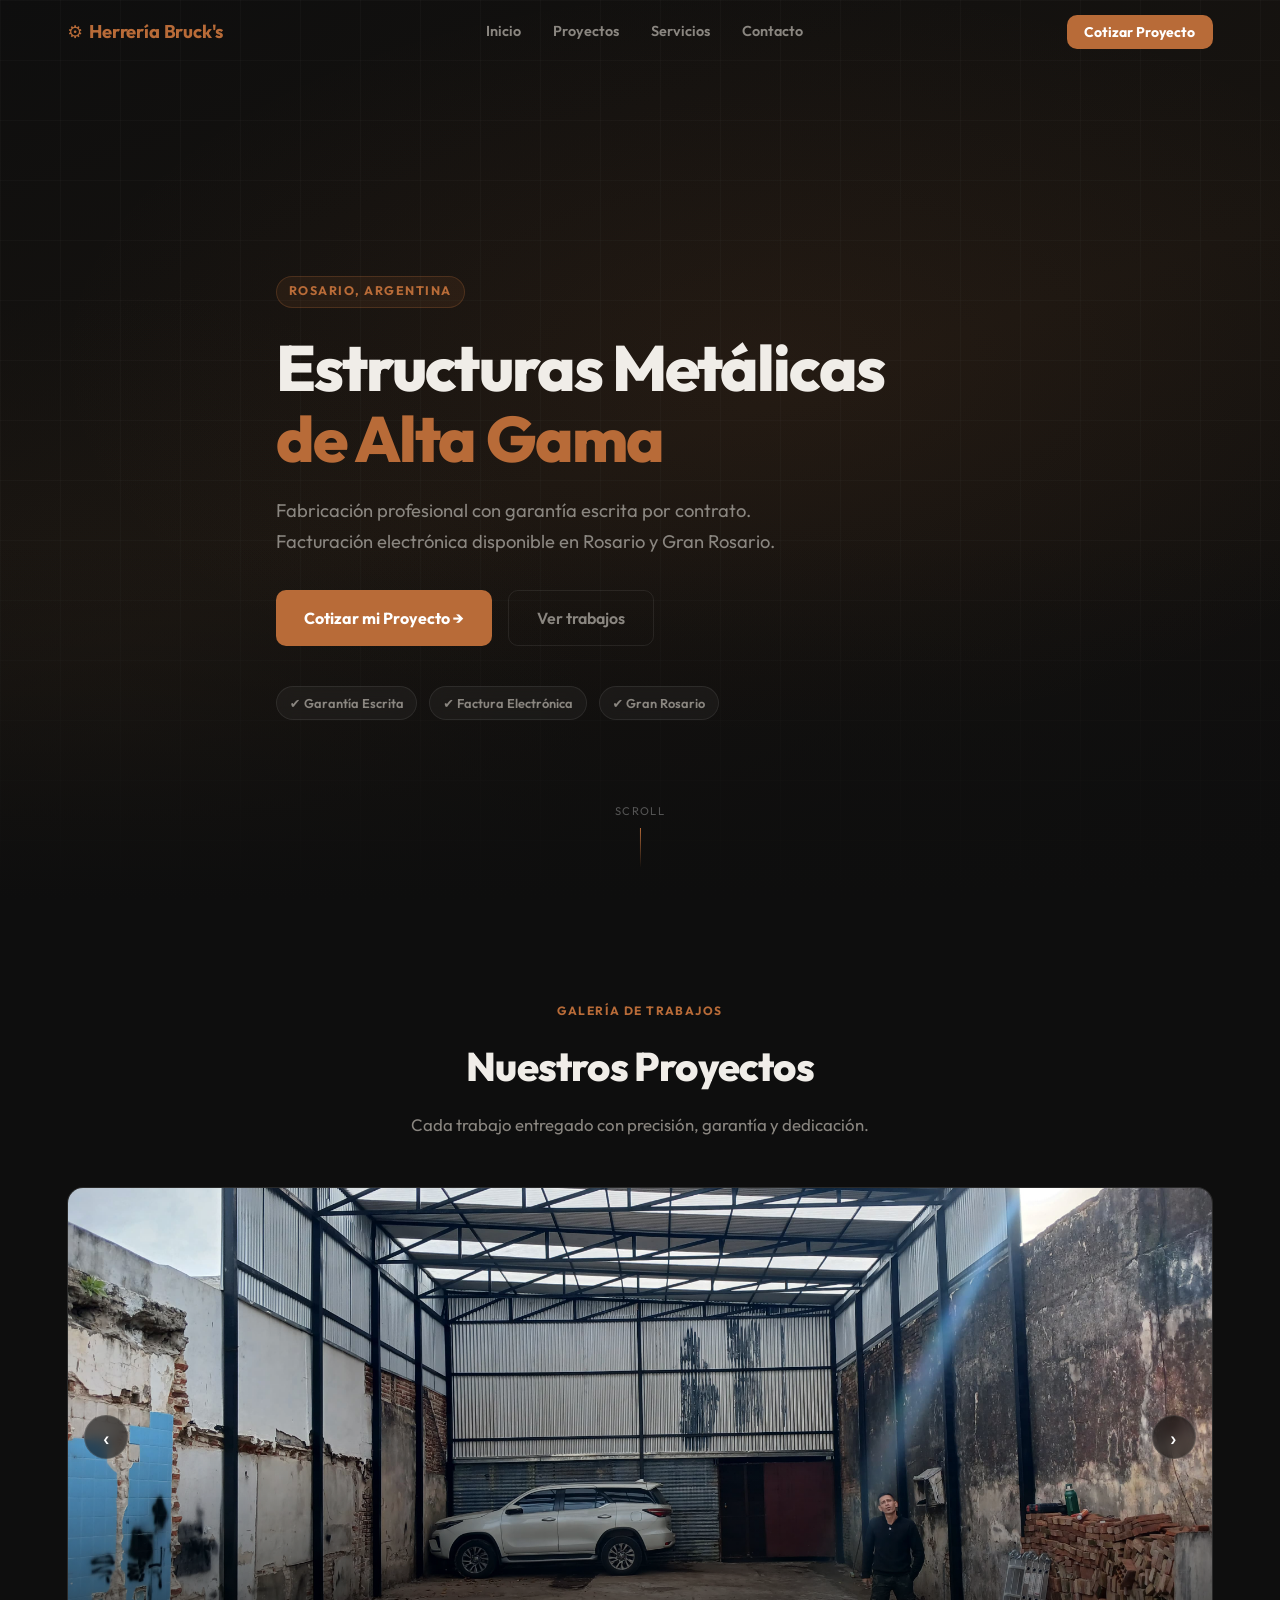
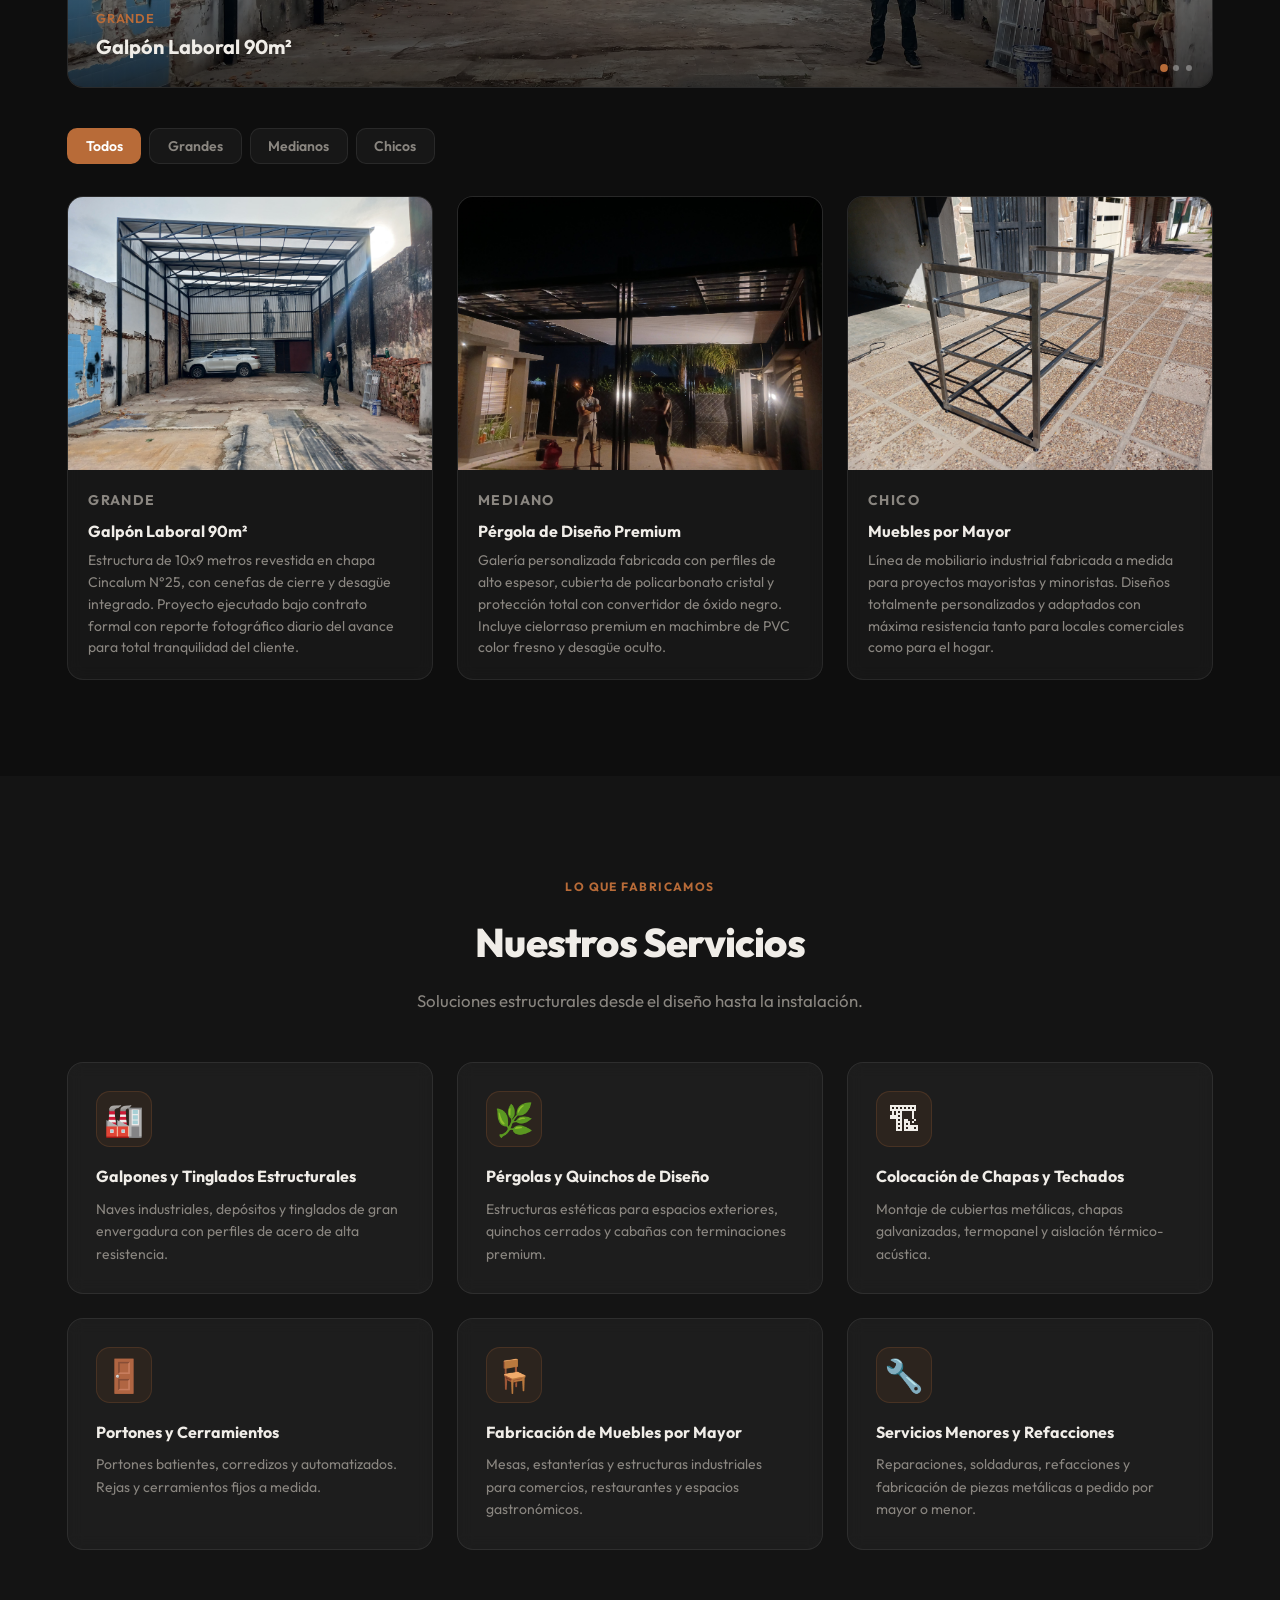
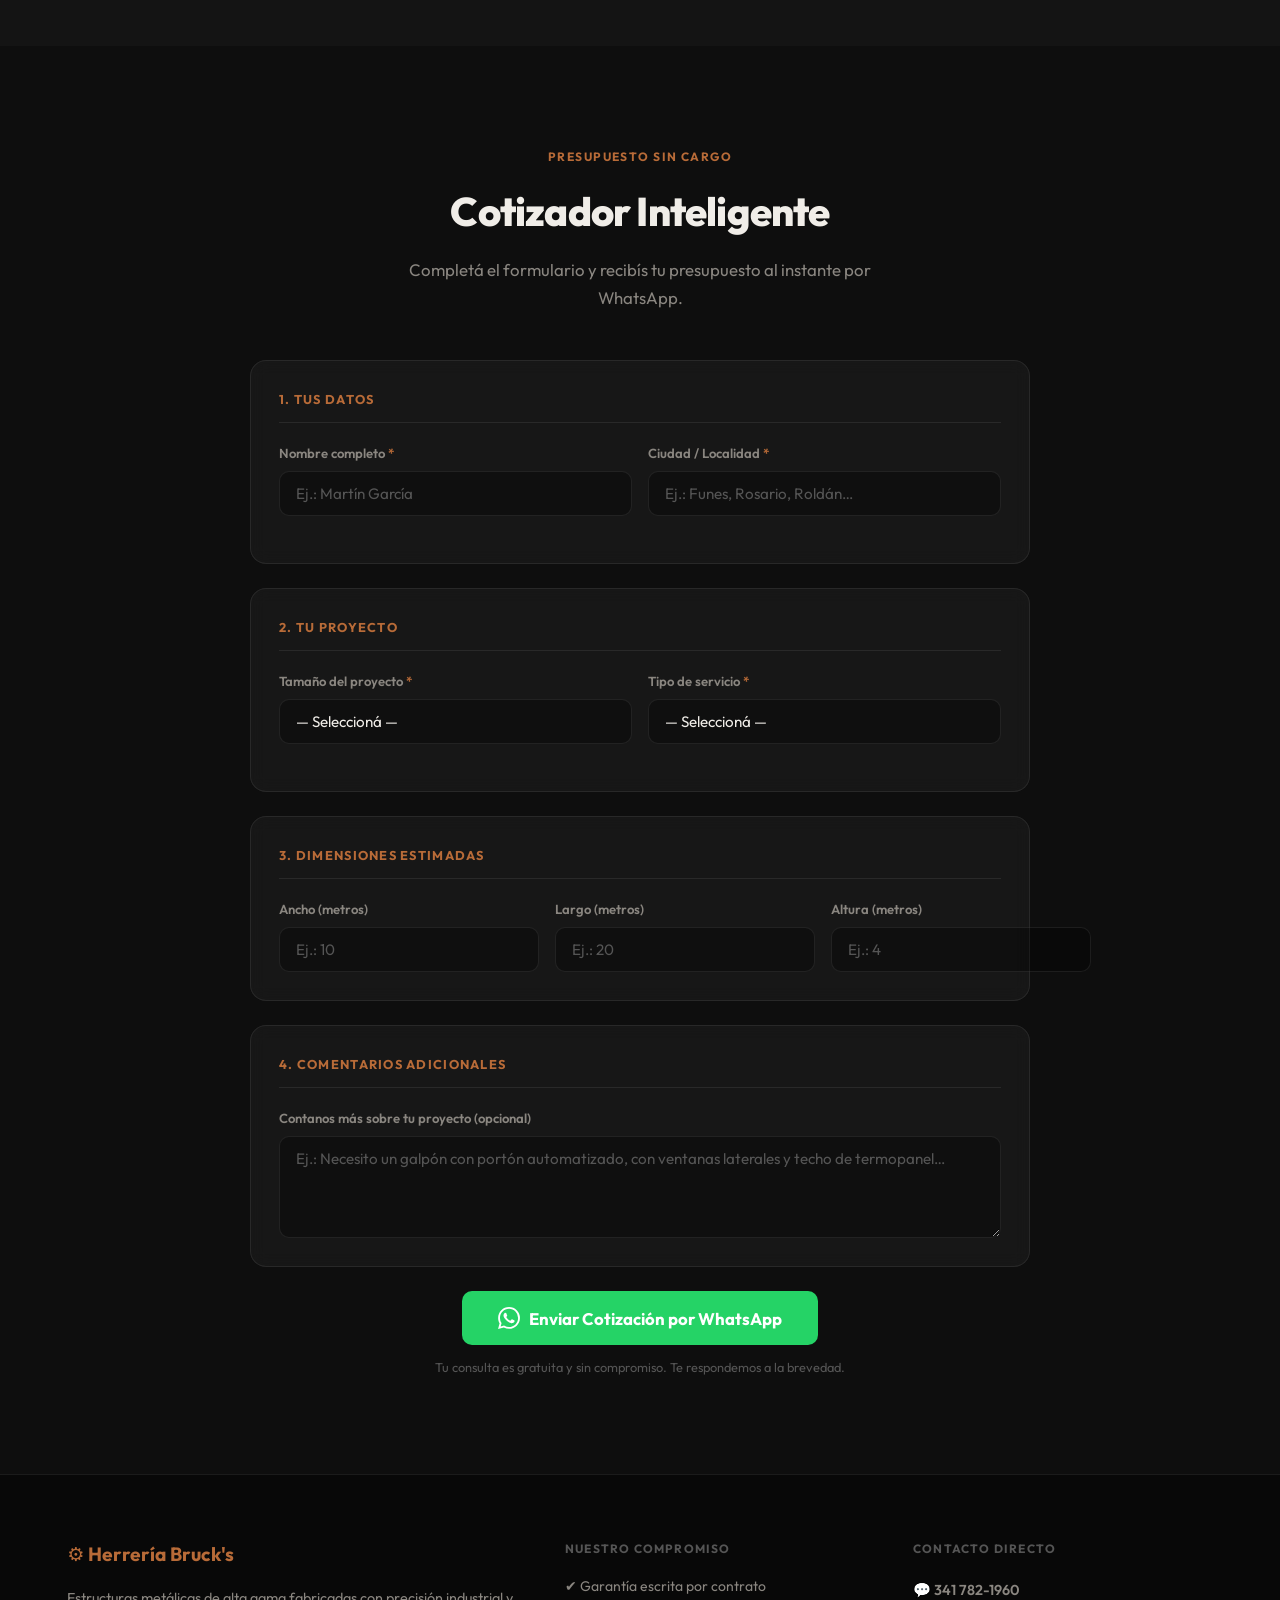
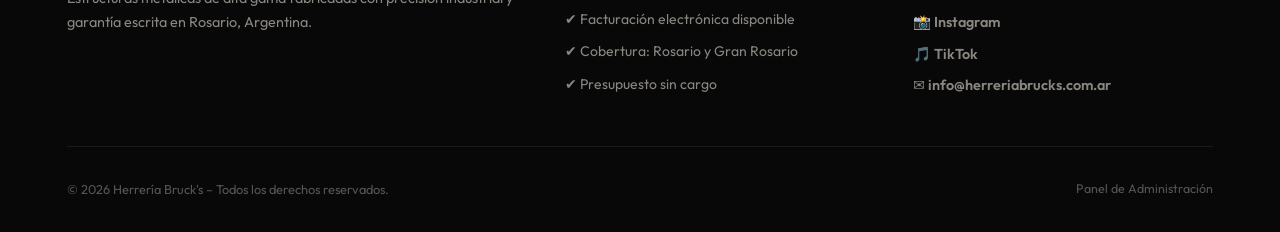
==== commit 69b5687b: "refactor: actualizar numero de whatsapp en toda la web a 5493417821960" ====
--- a/index.html
+++ b/index.html
@@ -281,9 +281,9 @@
         <div class="footer-contact">
           <h4>Contacto directo</h4>
           <a class="footer-link whatsapp-link" id="footer-whatsapp"
-             href="https://wa.me/543412297062?text=Hola%20Herre%C3%ADa%20Bruck's%2C%20me%20gustar%C3%ADa%20cotizar%20mi%20proyecto..."
+             href="https://wa.me/5493417821960?text=Hola%20Herre%C3%ADa%20Bruck's%2C%20me%20gustar%C3%ADa%20cotizar%20mi%20proyecto..."
              target="_blank" rel="noopener">
-            💬 WhatsApp
+            💬 341 782-1960
           </a>
           <a class="footer-link" id="footer-instagram"
              href="https://instagram.com/herreriabrucks" target="_blank" rel="noopener">
